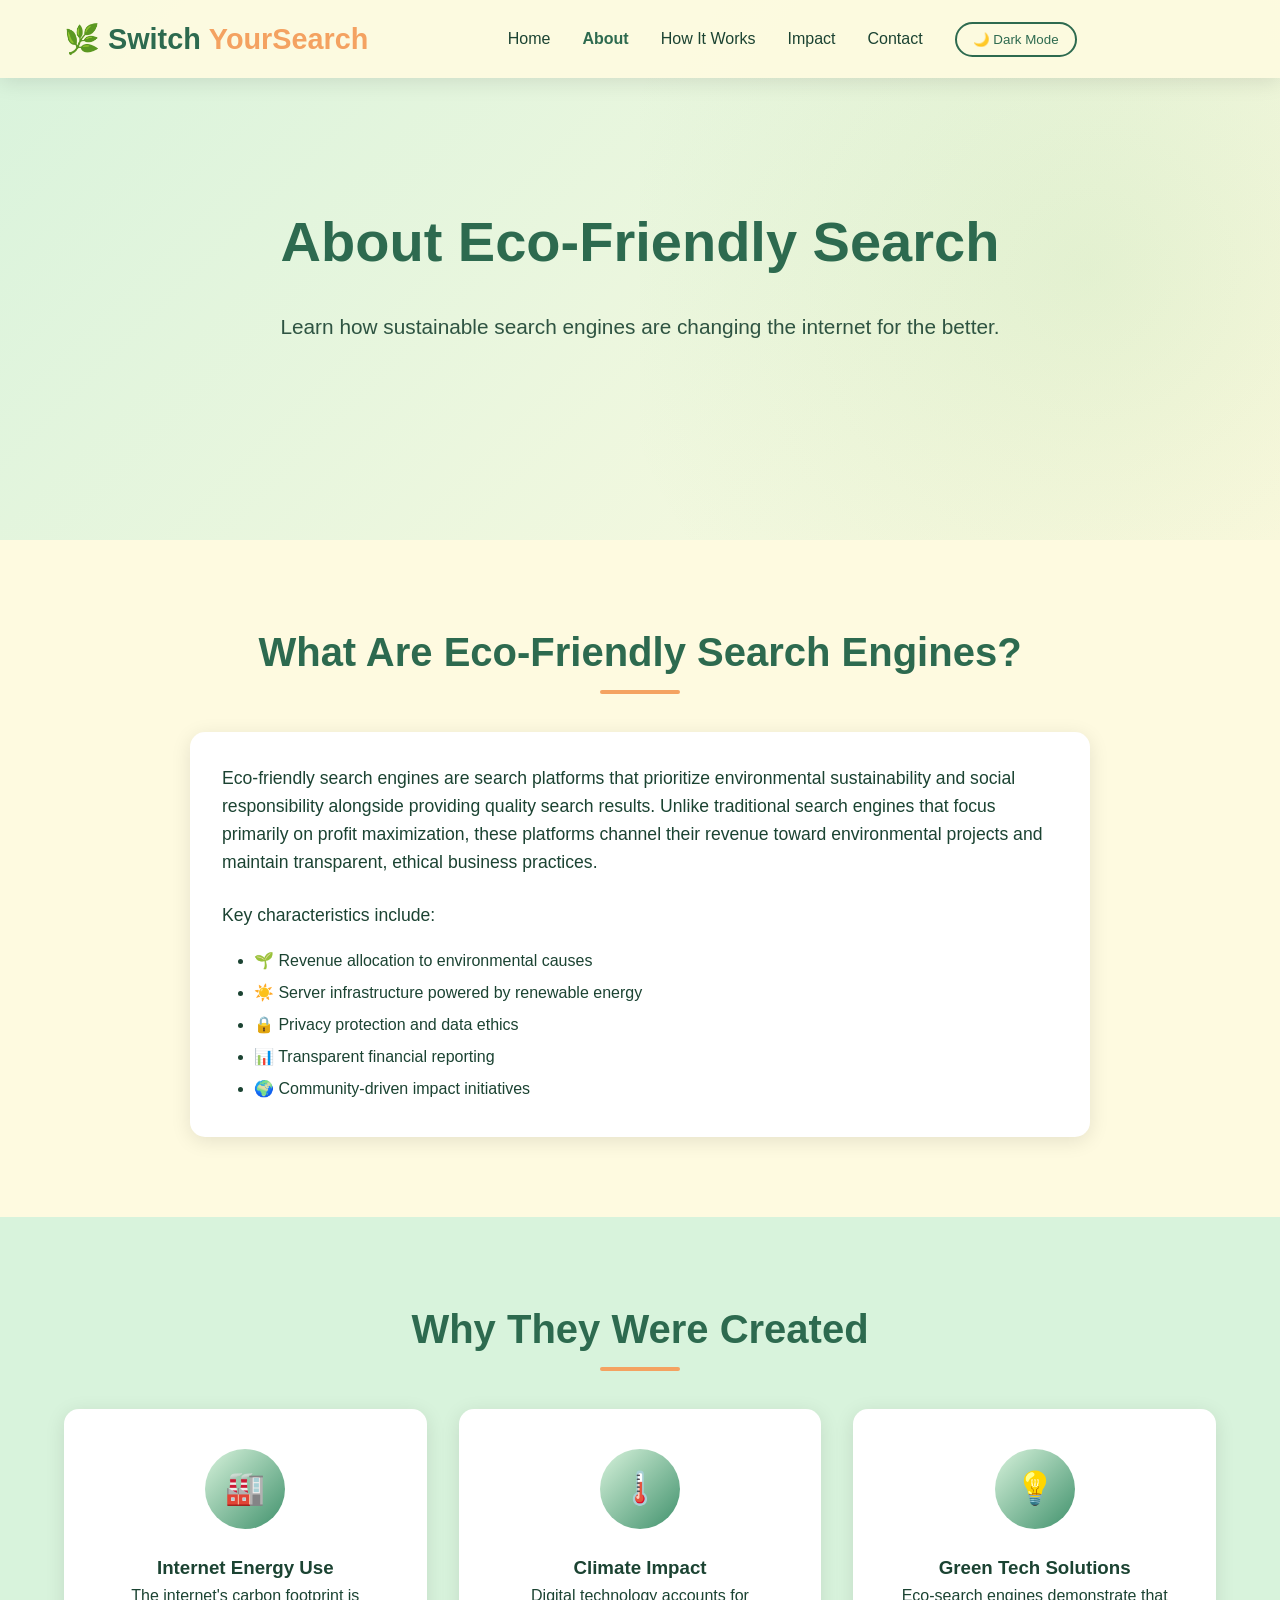
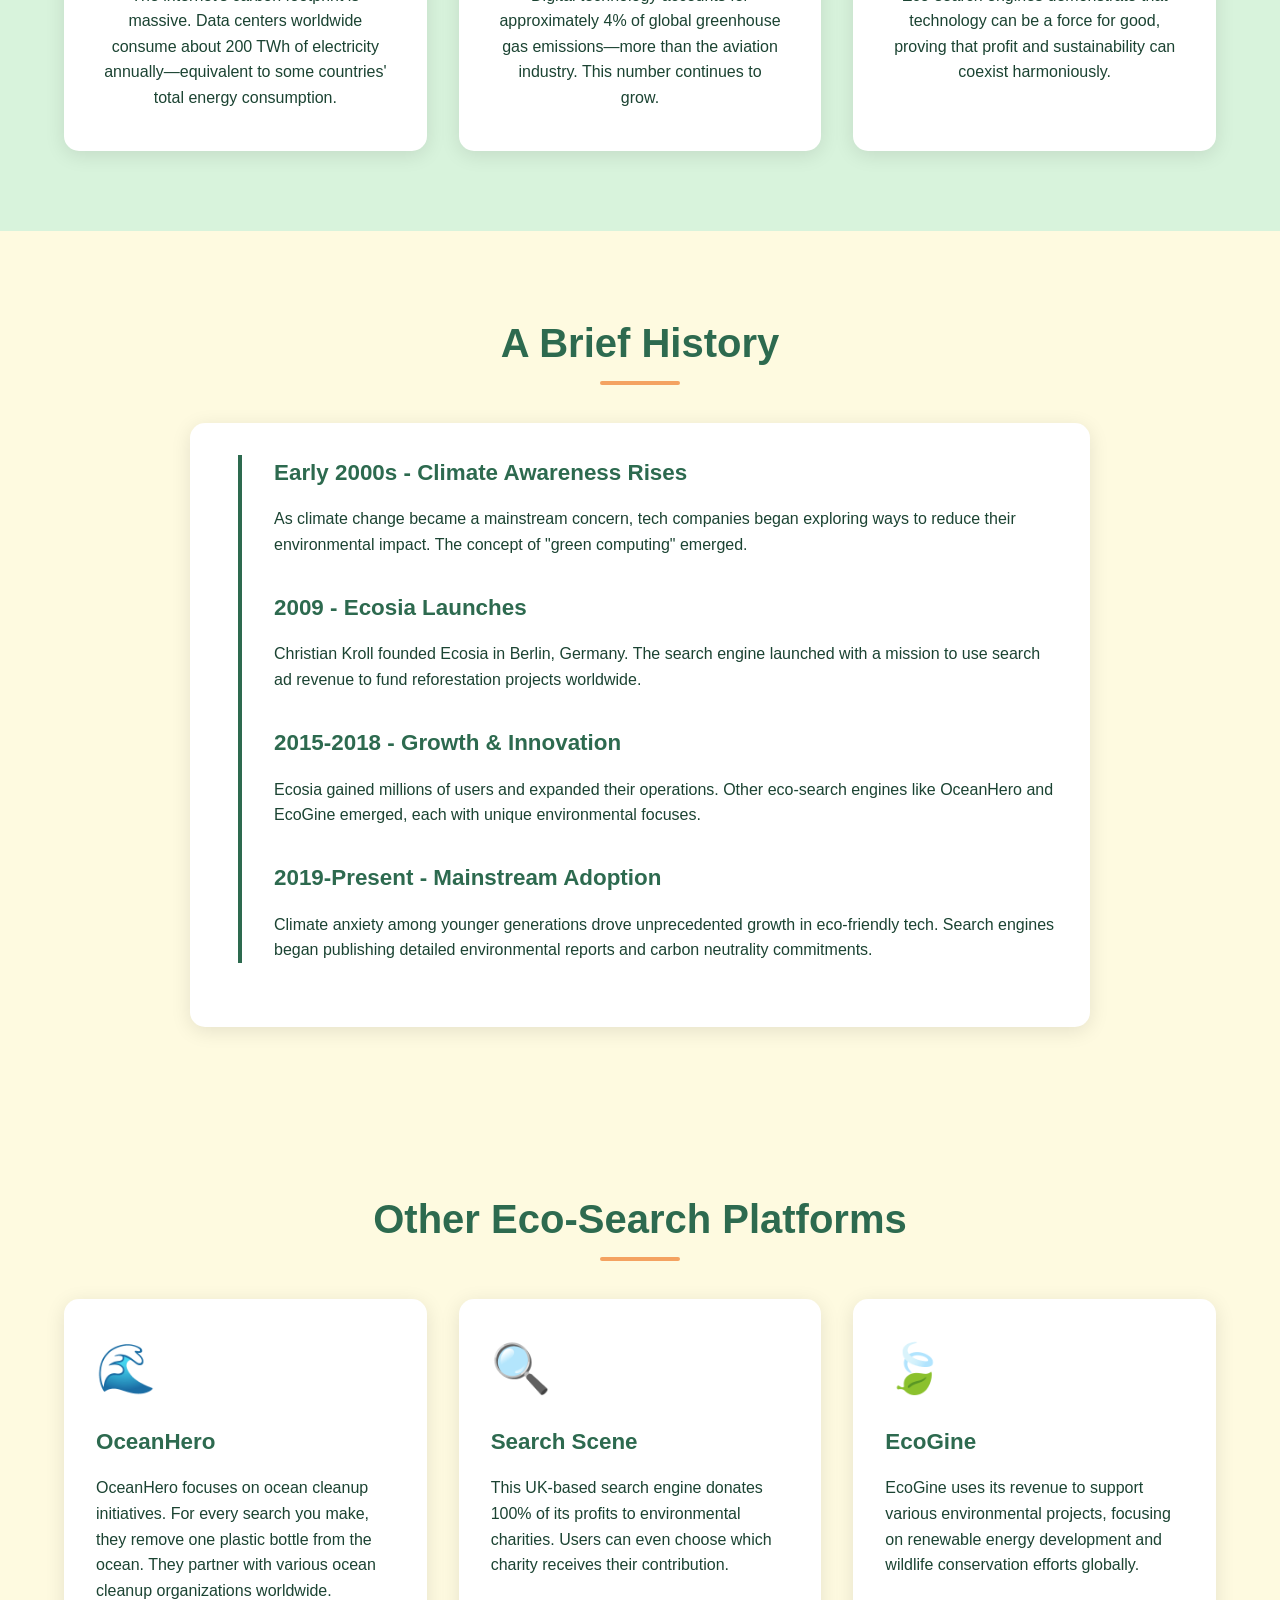
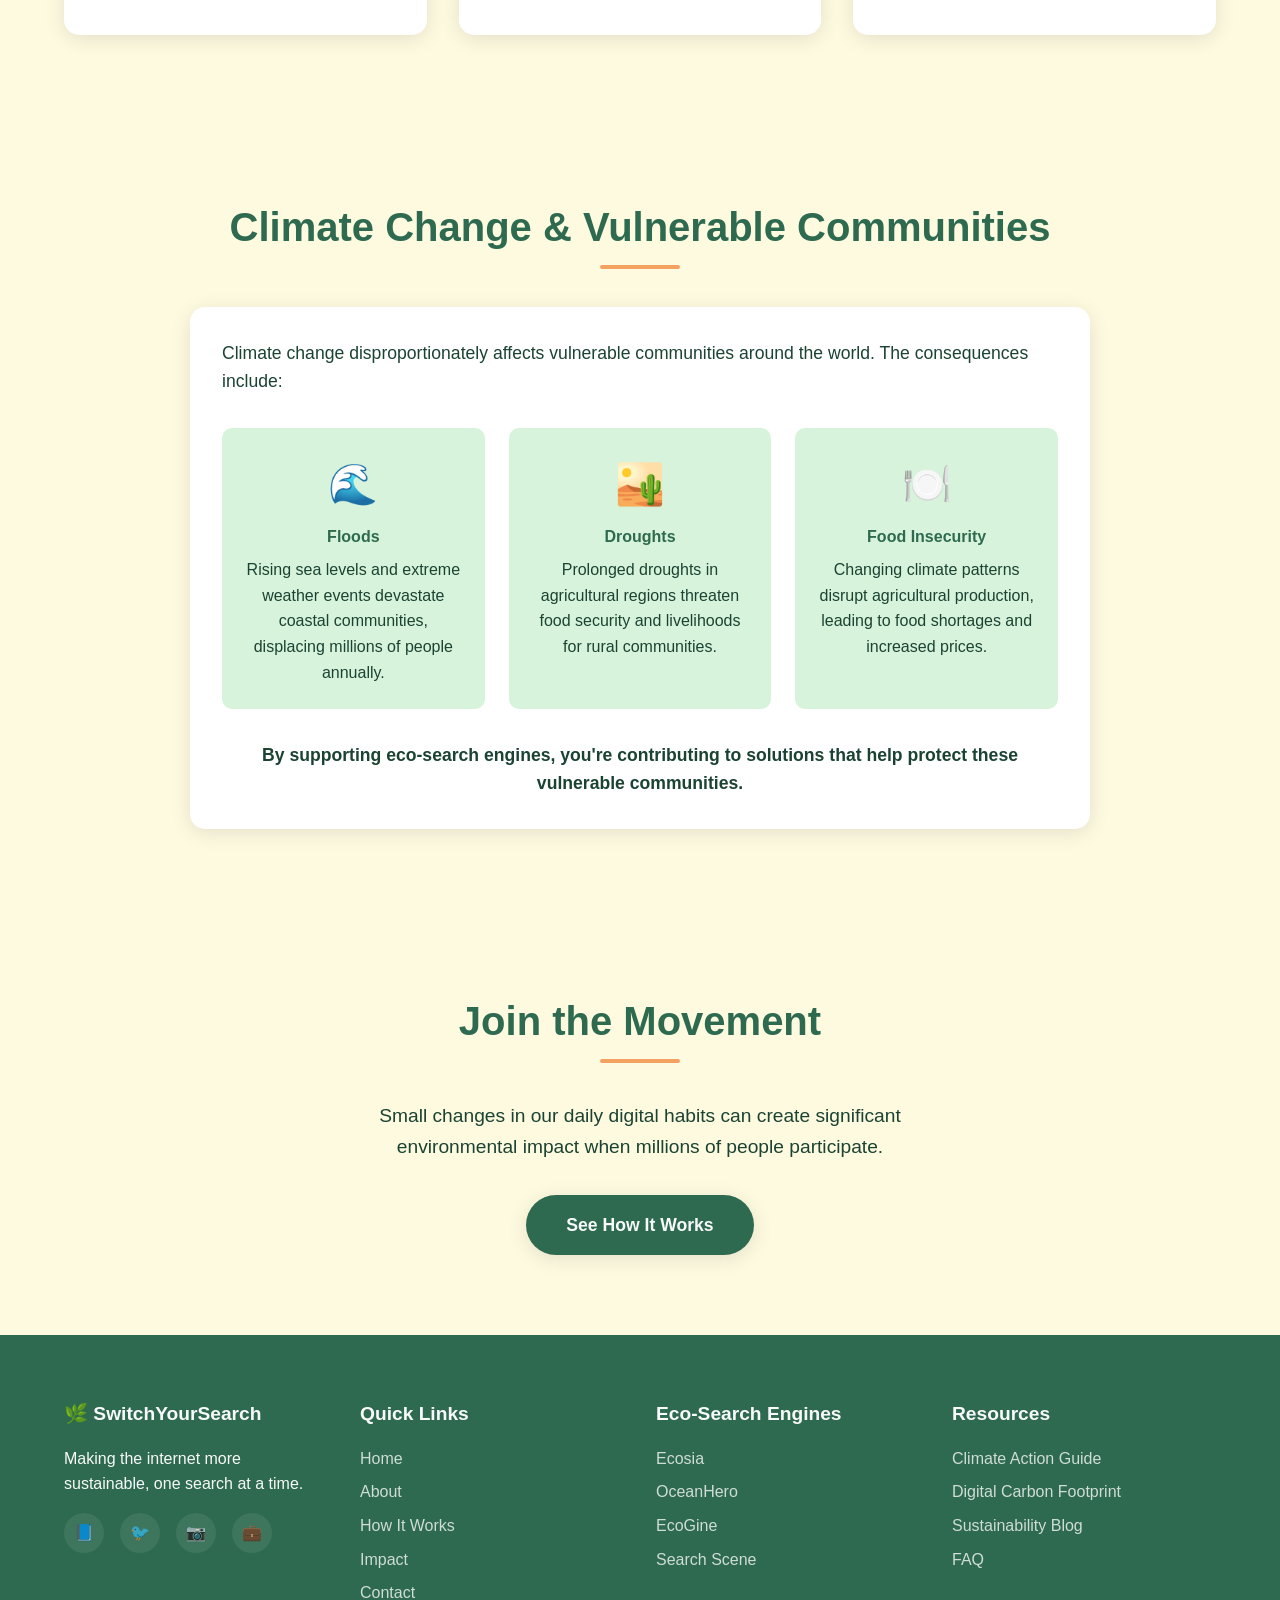
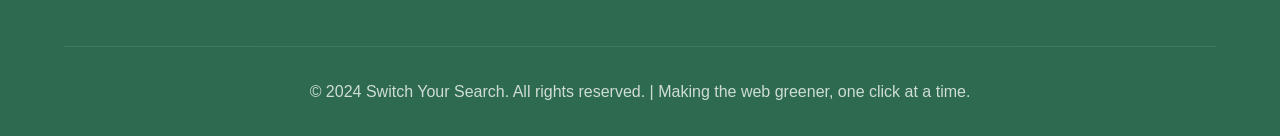
==== about.html @ 483db08c "eco search" ====
<!-- about.html -->
<!DOCTYPE html>
<html lang="en">
<head>
  <meta charset="UTF-8">
  <meta name="viewport" content="width=device-width, initial-scale=1.0">
  <title>About - Switch Your Search</title>
  <link rel="stylesheet" href="style.css">
</head>
<body>
  <!-- Navigation -->
  <nav class="navbar">
    <a href="index.html" class="logo">🌿 Switch<span>YourSearch</span></a>
    <ul class="nav-links">
      <li><a href="index.html">Home</a></li>
      <li><a href="about.html">About</a></li>
      <li><a href="how-it-works.html">How It Works</a></li>
      <li><a href="impact.html">Impact</a></li>
      <li><a href="contact.html">Contact</a></li>
      <li><button class="dark-mode-toggle" onclick="toggleDarkMode()">🌙 Dark Mode</button></li>
    </ul>
    <div

    <!-- about.html (continued) -->
    <div class="mobile-menu" onclick="toggleMobileMenu()">
      <span></span>
      <span></span>
      <span></span>
    </div>
  </nav>

  <!-- Hero Section -->
  <section class="hero" style="min-height: 60vh;">
    <div class="hero-content">
      <h1>About Eco-Friendly Search</h1>
      <p>Learn how sustainable search engines are changing the internet for the better.</p>
    </div>
  </section>

  <!-- What Are Eco Search Engines -->
  <section class="section">
    <h2 class="section-title">What Are Eco-Friendly Search Engines?</h2>
    <div class="card fade-in" style="max-width: 900px; margin: 0 auto;">
      <p style="font-size: 1.1rem; margin-bottom: 1.5rem;">Eco-friendly search engines are search platforms that prioritize environmental sustainability and social responsibility alongside providing quality search results. Unlike traditional search engines that focus primarily on profit maximization, these platforms channel their revenue toward environmental projects and maintain transparent, ethical business practices.</p>
      <p style="font-size: 1.1rem;">Key characteristics include:</p>
      <ul style="margin-top: 1rem; margin-left: 2rem; line-height: 2;">
        <li>🌱 Revenue allocation to environmental causes</li>
        <li>☀️ Server infrastructure powered by renewable energy</li>
        <li>🔒 Privacy protection and data ethics</li>
        <li>📊 Transparent financial reporting</li>
        <li>🌍 Community-driven impact initiatives</li>
      </ul>
    </div>
  </section>

  <!-- Why They Were Created -->
  <section class="section" style="background-color: var(--light-green);">
    <h2 class="section-title">Why They Were Created</h2>
    <div class="features-grid">
      <div class="feature-card fade-in">
        <div class="feature-icon">🏭</div>
        <h3>Internet Energy Use</h3>
        <p>The internet's carbon footprint is massive. Data centers worldwide consume about 200 TWh of electricity annually—equivalent to some countries' total energy consumption.</p>
      </div>
      <div class="feature-card fade-in">
        <div class="feature-icon">🌡️</div>
        <h3>Climate Impact</h3>
        <p>Digital technology accounts for approximately 4% of global greenhouse gas emissions—more than the aviation industry. This number continues to grow.</p>
      </div>
      <div class="feature-card fade-in">
        <div class="feature-icon">💡</div>
        <h3>Green Tech Solutions</h3>
        <p>Eco-search engines demonstrate that technology can be a force for good, proving that profit and sustainability can coexist harmoniously.</p>
      </div>
    </div>
  </section>

  <!-- History Timeline -->
  <section class="section">
    <h2 class="section-title">A Brief History</h2>
    <div class="card fade-in" style="max-width: 900px; margin: 0 auto;">
      <div style="border-left: 4px solid var(--primary-green); padding-left: 2rem; margin-left: 1rem;">
        <div style="margin-bottom: 2rem;">
          <h3 style="color: var(--primary-green);">Early 2000s - Climate Awareness Rises</h3>
          <p>As climate change became a mainstream concern, tech companies began exploring ways to reduce their environmental impact. The concept of "green computing" emerged.</p>
        </div>
        <div style="margin-bottom: 2rem;">
          <h3 style="color: var(--primary-green);">2009 - Ecosia Launches</h3>
          <p>Christian Kroll founded Ecosia in Berlin, Germany. The search engine launched with a mission to use search ad revenue to fund reforestation projects worldwide.</p>
        </div>
        <div style="margin-bottom: 2rem;">
          <h3 style="color: var(--primary-green);">2015-2018 - Growth & Innovation</h3>
          <p>Ecosia gained millions of users and expanded their operations. Other eco-search engines like OceanHero and EcoGine emerged, each with unique environmental focuses.</p>
        </div>
        <div style="margin-bottom: 2rem;">
          <h3 style="color: var(--primary-green);">2019-Present - Mainstream Adoption</h3>
          <p>Climate anxiety among younger generations drove unprecedented growth in eco-friendly tech. Search engines began publishing detailed environmental reports and carbon neutrality commitments.</p>
        </div>
      </div>
    </div>
  </section>

  <!-- Other Platforms -->
  <section class="section">
    <h2 class="section-title">Other Eco-Search Platforms</h2>
    <div class="features-grid">
      <div class="card fade-in">
        <div style="font-size: 3rem; margin-bottom: 1rem;">🌊</div>
        <h3>OceanHero</h3>
        <p>OceanHero focuses on ocean cleanup initiatives. For every search you make, they remove one plastic bottle from the ocean. They partner with various ocean cleanup organizations worldwide.</p>
      </div>
      <div class="card fade-in">
        <div style="font-size: 3rem; margin-bottom: 1rem;">🔍</div>
        <h3>Search Scene</h3>
        <p>This UK-based search engine donates 100% of its profits to environmental charities. Users can even choose which charity receives their contribution.</p>
      </div>
      <div class="card fade-in">
        <div style="font-size: 3rem; margin-bottom: 1rem;">🍃</div>
        <h3>EcoGine</h3>
        <p>EcoGine uses its revenue to support various environmental projects, focusing on renewable energy development and wildlife conservation efforts globally.</p>
      </div>
    </div>
  </section>

  <!-- Climate Impact -->
  <section class="section" style="background-color: #fefae0;">
    <h2 class="section-title">Climate Change & Vulnerable Communities</h2>
    <div class="card fade-in" style="max-width: 900px; margin: 0 auto;">
      <p style="font-size: 1.1rem; margin-bottom: 1.5rem;">Climate change disproportionately affects vulnerable communities around the world. The consequences include:</p>
      <div style="display: grid; grid-template-columns: repeat(auto-fit, minmax(250px, 1fr)); gap: 1.5rem; margin-top: 2rem;">
        <div style="text-align: center; padding: 1.5rem; background: var(--light-green); border-radius: 10px;">
          <div style="font-size: 2.5rem; margin-bottom: 0.5rem;">🌊</div>
          <h4 style="color: var(--primary-green); margin-bottom: 0.5rem;">Floods</h4>
          <p>Rising sea levels and extreme weather events devastate coastal communities, displacing millions of people annually.</p>
        </div>
        <div style="text-align: center; padding: 1.5rem; background: var(--light-green); border-radius: 10px;">
          <div style="font-size: 2.5rem; margin-bottom: 0.5rem;">🏜️</div>
          <h4 style="color: var(--primary-green); margin-bottom: 0.5rem;">Droughts</h4>
          <p>Prolonged droughts in agricultural regions threaten food security and livelihoods for rural communities.</p>
        </div>
        <div style="text-align: center; padding: 1.5rem; background: var(--light-green); border-radius: 10px;">
          <div style="font-size: 2.5rem; margin-bottom: 0.5rem;">🍽️</div>
          <h4 style="color: var(--primary-green); margin-bottom: 0.5rem;">Food Insecurity</h4>
          <p>Changing climate patterns disrupt agricultural production, leading to food shortages and increased prices.</p>
        </div>
      </div>
      <p style="font-size: 1.1rem; margin-top: 2rem; text-align: center;"><strong>By supporting eco-search engines, you're contributing to solutions that help protect these vulnerable communities.</strong></p>
    </div>
  </section>

  <!-- CTA Section -->
  <section class="section" style="text-align: center;">
    <div class="fade-in">
      <h2 class="section-title">Join the Movement</h2>
      <p style="font-size: 1.2rem; max-width: 600px; margin: 0 auto 2rem;">Small changes in our daily digital habits can create significant environmental impact when millions of people participate.</p>
      <a href="how-it-works.html" class="btn-primary">See How It Works</a>
    </div>
  </section>

  <!-- Footer -->
  <footer>
    <div class="footer-content">
      <div class="footer-section">
        <h4>🌿 SwitchYourSearch</h4>
        <p>Making the internet more sustainable, one search at a time.</p>
        <div class="social-links">
          <a href="#" title="Facebook">📘</a>
          <a href="#" title="Twitter">🐦</a>
          <a href="#" title="Instagram">📷</a>
          <a href="#" title="LinkedIn">💼</a>
        </div>
      </div>
      <div class="footer-section">
        <h4>Quick Links</h4>
        <ul>
          <li><a href="index.html">Home</a></li>
          <li><a href="about.html">About</a></li>
          <li><a href="how-it-works.html">How It Works</a></li>
          <li><a href="impact.html">Impact</a></li>
          <li><a href="contact.html">Contact</a></li>
        </ul>
      </div>
      <div class="footer-section">
        <h4>Eco-Search Engines</h4>
        <ul>
          <li><a href="https://www.ecosia.org" target="_blank">Ecosia</a></li>
          <li><a href="https://www.oceanhero.org" target="_blank">OceanHero</a></li>
          <li><a href="https://www.ecogine.org" target="_blank">EcoGine</a></li>
          <li><a href="https://www.searchscene.com" target="_blank">Search Scene</a></li>
        </ul>
      </div>
      <div class="footer-section">
        <h4>Resources</h4>
        <ul>
          <li><a href="#">Climate Action Guide</a></li>
          <li><a href="#">Digital Carbon Footprint</a></li>
          <li><a href="#">Sustainability Blog</a></li>
          <li><a href="#">FAQ</a></li>
        </ul>
      </div>
    </div>
    <div class="footer-bottom">
      <p>&copy; 2024 Switch Your Search. All rights reserved. | Making the web greener, one click at a time.</p>
    </div>
  </footer>

  <script src="script.js"></script>
</body>
</html>
---- style.css ----
/* style.css */
:root {
  --primary-green: #2d6a4f;
  --secondary-green: #40916c;
  --light-green: #d8f3dc;
  --accent-gold: #f4a261;
  --earth-brown: #8b4513;
  --cream: #fefae0;
  --text-dark: #1b4332;
  --text-light: #f8f9fa;
  --shadow-soft: 0 4px 20px rgba(0, 0, 0, 0.1);
  --shadow-medium: 0 8px 30px rgba(0, 0, 0, 0.15);
  --transition-smooth: all 0.3s ease;
}

* {
  margin: 0;
  padding: 0;
  box-sizing: border-box;
}

html {
  scroll-behavior: smooth;
}

body {
  font-family: 'Segoe UI', Tahoma, Geneva, Verdana, sans-serif;
  line-height: 1.6;
  color: var(--text-dark);
  background-color: var(--cream);
  transition: background-color 0.3s ease, color 0.3s ease;
}

body.dark-mode {
  background-color: #1a1a2e;
  color: #e0e0e0;
}

body.dark-mode .card,
body.dark-mode .hero,
body.dark-mode .stat-card,
body.dark-mode .nav-links,
body.dark-mode footer {
  background-color: #16213e;
  color: #e0e0e0;
}

body.dark-mode .btn-primary {
  background-color: var(--accent-gold);
  color: var(--text-dark);
}

/* Navigation */
.navbar {
  position: fixed;
  top: 0;
  width: 100%;
  background-color: rgba(253, 250, 224, 0.95);
  padding: 1rem 5%;
  display: flex;
  justify-content: space-between;
  align-items: center;
  z-index: 1000;
  box-shadow: var(--shadow-soft);
  transition: var(--transition-smooth);
}

.navbar.dark-mode {
  background-color: rgba(22, 33, 62, 0.95);
}

.logo {
  font-size: 1.8rem;
  font-weight: 700;
  color: var(--primary-green);
  text-decoration: none;
  display: flex;
  align-items: center;
  gap: 0.5rem;
}

.logo span {
  color: var(--accent-gold);
}

.nav-links {
  display: flex;
  list-style: none;
  gap: 2rem;
  align-items: center;
}

.nav-links a {
  text-decoration: none;
  color: var(--text-dark);
  font-weight: 500;
  transition: var(--transition-smooth);
  position: relative;
}

.nav-links a::after {
  content: '';
  position: absolute;
  bottom: -5px;
  left: 0;
  width: 0;
  height: 2px;
  background-color: var(--accent-gold);
  transition: var(--transition-smooth);
}

.nav-links a:hover::after {
  width: 100%;
}

.nav-links a:hover {
  color: var(--primary-green);
}

.dark-mode-toggle {
  background: none;
  border: 2px solid var(--primary-green);
  padding: 0.5rem 1rem;
  border-radius: 25px;
  cursor: pointer;
  color: var(--primary-green);
  font-weight: 500;
  transition: var(--transition-smooth);
}

.dark-mode-toggle:hover {
  background-color: var(--primary-green);
  color: var(--text-light);
}

.mobile-menu {
  display: none;
  flex-direction: column;
  cursor: pointer;
  gap: 5px;
}

.mobile-menu span {
  width: 25px;
  height: 3px;
  background-color: var(--primary-green);
  transition: var(--transition-smooth);
}

/* Hero Section */
.hero {
  min-height: 100vh;
  display: flex;
  align-items: center;
  justify-content: center;
  text-align: center;
  padding: 6rem 5% 4rem;
  background: linear-gradient(135deg, var(--light-green) 0%, var(--cream) 100%);
  position: relative;
  overflow: hidden;
}

.hero::before {
  content: '';
  position: absolute;
  top: -50%;
  right: -20%;
  width: 70%;
  height: 200%;
  background: radial-gradient(circle, rgba(76, 175, 80, 0.1) 0%, transparent 70%);
  animation: float 6s ease-in-out infinite;
}

@keyframes float {
  0%, 100% { transform: translateY(0) rotate(0deg); }
  50% { transform: translateY(-20px) rotate(5deg); }
}

.hero-content {
  max-width: 800px;
  z-index: 1;
}

.hero h1 {
  font-size: 3.5rem;
  color: var(--primary-green);
  margin-bottom: 1.5rem;
  animation: fadeInUp 0.8s ease-out;
}

.hero p {
  font-size: 1.3rem;
  color: var(--text-dark);
  margin-bottom: 2rem;
  opacity: 0.9;
  animation: fadeInUp 0.8s ease-out 0.2s backwards;
}

.btn-primary {
  display: inline-block;
  padding: 1rem 2.5rem;
  background-color: var(--primary-green);
  color: var(--text-light);
  text-decoration: none;
  border-radius: 50px;
  font-weight: 600;
  font-size: 1.1rem;
  transition: var(--transition-smooth);
  box-shadow: var(--shadow-soft);
  animation: fadeInUp 0.8s ease-out 0.4s backwards;
}

.btn-primary:hover {
  transform: translateY(-3px);
  box-shadow: var(--shadow-medium);
  background-color: var(--secondary-green);
}

/* Sections */
.section {
  padding: 5rem 5%;
}

.section-title {
  text-align: center;
  font-size: 2.5rem;
  color: var(--primary-green);
  margin-bottom: 3rem;
  position: relative;
}

.section-title::after {
  content: '';
  position: absolute;
  bottom: -10px;
  left: 50%;
  transform: translateX(-50%);
  width: 80px;
  height: 4px;
  background-color: var(--accent-gold);
  border-radius: 2px;
}

/* Cards */
.card {
  background-color: white;
  border-radius: 15px;
  padding: 2rem;
  box-shadow: var(--shadow-soft);
  transition: var(--transition-smooth);
}

.card:hover {
  transform: translateY(-5px);
  box-shadow: var(--shadow-medium);
}

.card h3 {
  color: var(--primary-green);
  margin-bottom: 1rem;
  font-size: 1.4rem;
}

/* Stats Section */
.stats-section {
  background: linear-gradient(135deg, var(--primary-green) 0%, var(--secondary-green) 100%);
  color: var(--text-light);
}

.stats-grid {
  display: grid;
  grid-template-columns: repeat(auto-fit, minmax(250px, 1fr));
  gap: 2rem;
  max-width: 1200px;
  margin: 0 auto;
}

.stat-card {
  text-align: center;
  padding: 2.5rem;
  background-color: rgba(255, 255, 255, 0.1);
  border-radius: 15px;
  backdrop-filter: blur(10px);
  transition: var(--transition-smooth);
}

.stat-card:hover {
  transform: scale(1.05);
  background-color: rgba(255, 255, 255, 0.2);
}

.stat-icon {
  font-size: 3rem;
  margin-bottom: 1rem;
}

.stat-number {
  font-size: 3rem;
  font-weight: 700;
  margin-bottom: 0.5rem;
  display: inline-block;
}

.stat-label {
  font-size: 1.1rem;
  opacity: 0.9;
}

/* Features Grid */
.features-grid {
  display: grid;
  grid-template-columns: repeat(auto-fit, minmax(300px, 1fr));
  gap: 2rem;
  max-width: 1200px;
  margin: 0 auto;
}

.feature-card {
  text-align: center;
  padding: 2.5rem;
  background: white;
  border-radius: 15px;
  box-shadow: var(--shadow-soft);
  transition: var(--transition-smooth);
}

.feature-card:hover {
  transform: translateY(-10px);
  box-shadow: var(--shadow-medium);
}

.feature-icon {
  width: 80px;
  height: 80px;
  background: linear-gradient(135deg, var(--light-green) 0%, var(--secondary-green) 100%);
  border-radius: 50%;
  display: flex;
  align-items: center;
  justify-content: center;
  margin: 0 auto 1.5rem;
  font-size: 2rem;
}

/* Steps Section */
.steps-container {
  display: flex;
  flex-wrap: wrap;
  justify-content: center;
  gap: 2rem;
  max-width: 1200px;
  margin: 0 auto;
}

.step-card {
  flex: 1;
  min-width: 250px;
  max-width: 280px;
  text-align: center;
  padding: 2rem;
  background: white;
  border-radius: 15px;
  box-shadow: var(--shadow-soft);
  position: relative;
  transition: var(--transition-smooth);
}

.step-card:hover {
  transform: translateY(-5px);
  box-shadow: var(--shadow-medium);
}

.step-number {
  position: absolute;
  top: -20px;
  left: 50%;
  transform: translateX(-50%);
  width: 40px;
  height: 40px;
  background: var(--accent-gold);
  color: white;
  border-radius: 50%;
  display: flex;
  align-items: center;
  justify-content: center;
  font-weight: 700;
  font-size: 1.2rem;
}

/* Comparison Table */
.table-container {
  overflow-x: auto;
  max-width: 900px;
  margin: 0 auto;
  border-radius: 15px;
  box-shadow: var(--shadow-soft);
}

.comparison-table {
  width: 100%;
  border-collapse: collapse;
  background: white;
}

.comparison-table th,
.comparison-table td {
  padding: 1.5rem;
  text-align: left;
  border-bottom: 1px solid #eee;
}

.comparison-table th {
  background: var(--primary-green);
  color: white;
  font-weight: 600;
}

.comparison-table tr:hover {
  background-color: var(--light-green);
}

.comparison-table .highlight {
  background-color: var(--light-green);
  font-weight: 600;
  color: var(--primary-green);
}

/* Contact Form */
.contact-container {
  max-width: 600px;
  margin: 0 auto;
}

.contact-form {
  display: flex;
  flex-direction: column;
  gap: 1.5rem;
}

.form-group {
  display: flex;
  flex-direction: column;
  gap: 0.5rem;
}

.form-group label {
  font-weight: 500;
  color: var(--text-dark);
}

.form-group input,
.form-group textarea {
  padding: 1rem;
  border: 2px solid #ddd;
  border-radius: 10px;
  font-size: 1rem;
  transition: var(--transition-smooth);
  font-family: inherit;
}

.form-group input:focus,
.form-group textarea:focus {
  outline: none;
  border-color: var(--primary-green);
  box-shadow: 0 0 0 3px rgba(45, 106, 79, 0.1);
}

.form-group textarea {
  resize: vertical;
  min-height: 150px;
}

.form-btn {
  padding: 1rem 2rem;
  background-color: var(--primary-green);
  color: white;
  border: none;
  border-radius: 10px;
  font-size: 1.1rem;
  font-weight: 600;
  cursor: pointer;
  transition: var(--transition-smooth);
}

.form-btn:hover {
  background-color: var(--secondary-green);
  transform: translateY(-2px);
}

.form-message {
  padding: 1rem;
  border-radius: 10px;
  text-align: center;
  display: none;
}

.form-message.success {
  display: block;
  background-color: var(--light-green);
  color: var(--primary-green);
}

.form-message.error {
  display: block;
  background-color: #ffebee;
  color: #c62828;
}

/* Footer */
footer {
  background-color: var(--primary-green);
  color: var(--text-light);
  padding: 4rem 5% 2rem;
}

.footer-content {
  display: grid;
  grid-template-columns: repeat(auto-fit, minmax(250px, 1fr));
  gap: 2rem;
  max-width: 1200px;
  margin: 0 auto 2rem;
}

.footer-section h4 {
  margin-bottom: 1rem;
  font-size: 1.2rem;
}

.footer-section ul {
  list-style: none;
}

.footer-section ul li {
  margin-bottom: 0.5rem;
}

.footer-section a {
  color: var(--text-light);
  text-decoration: none;
  opacity: 0.8;
  transition: var(--transition-smooth);
}

.footer-section a:hover {
  opacity: 1;
}

.social-links {
  display: flex;
  gap: 1rem;
  margin-top: 1rem;
}

.social-links a {
  width: 40px;
  height: 40px;
  background-color: rgba(255, 255, 255, 0.1);
  border-radius: 50%;
  display: flex;
  align-items: center;
  justify-content: center;
  transition: var(--transition-smooth);
}

.social-links a:hover {
  background-color: var(--accent-gold);
  transform: translateY(-3px);
}

.footer-bottom {
  text-align: center;
  padding-top: 2rem;
  border-top: 1px solid rgba(255, 255, 255, 0.1);
  opacity: 0.8;
}

/* Animations */
.fade-in {
  opacity: 0;
  transform: translateY(30px);
  transition: opacity 0.6s ease-out, transform 0.6s ease-out;
}

.fade-in.visible {
  opacity: 1;
  transform: translateY(0);
}

@keyframes fadeInUp {
  from {
    opacity: 0;
    transform: translateY(30px);
  }
  to {
    opacity: 1;
    transform: translateY(0);
  }
}

/* Responsive Design */
@media (max-width: 768px) {
  .nav-links {
    display: none;
    position: absolute;
    top: 100%;
    left: 0;
    width: 100%;
    background-color: var(--cream);
    flex-direction: column;
    padding: 2rem;
    gap: 1rem;
    box-shadow: var(--shadow-soft);
  }

  .nav-links.active {
    display: flex;
  }

  .navbar.dark-mode .nav-links {
    background-color: #16213e;
  }

  .mobile-menu {
    display: flex;
  }

  .hero h1 {
    font-size: 2.5rem;
  }

  .hero p {
    font-size: 1.1rem;
  }

  .section-title {
    font-size: 2rem;
  }

  .stat-number {
    font-size: 2.5rem;
  }

  .steps-container {
    flex-direction: column;
    align-items: center;
  }

  .step-card {
    max-width: 100%;
  }
}

@media (max-width: 480px) {
  .hero h1 {
    font-size: 2rem;
  }

  .btn-primary {
    padding: 0.8rem 2rem;
    font-size: 1rem;
  }

  .stat-card {
    padding: 1.5rem;
  }

  .footer-content {
    grid-template-columns: 1fr;
  }
}
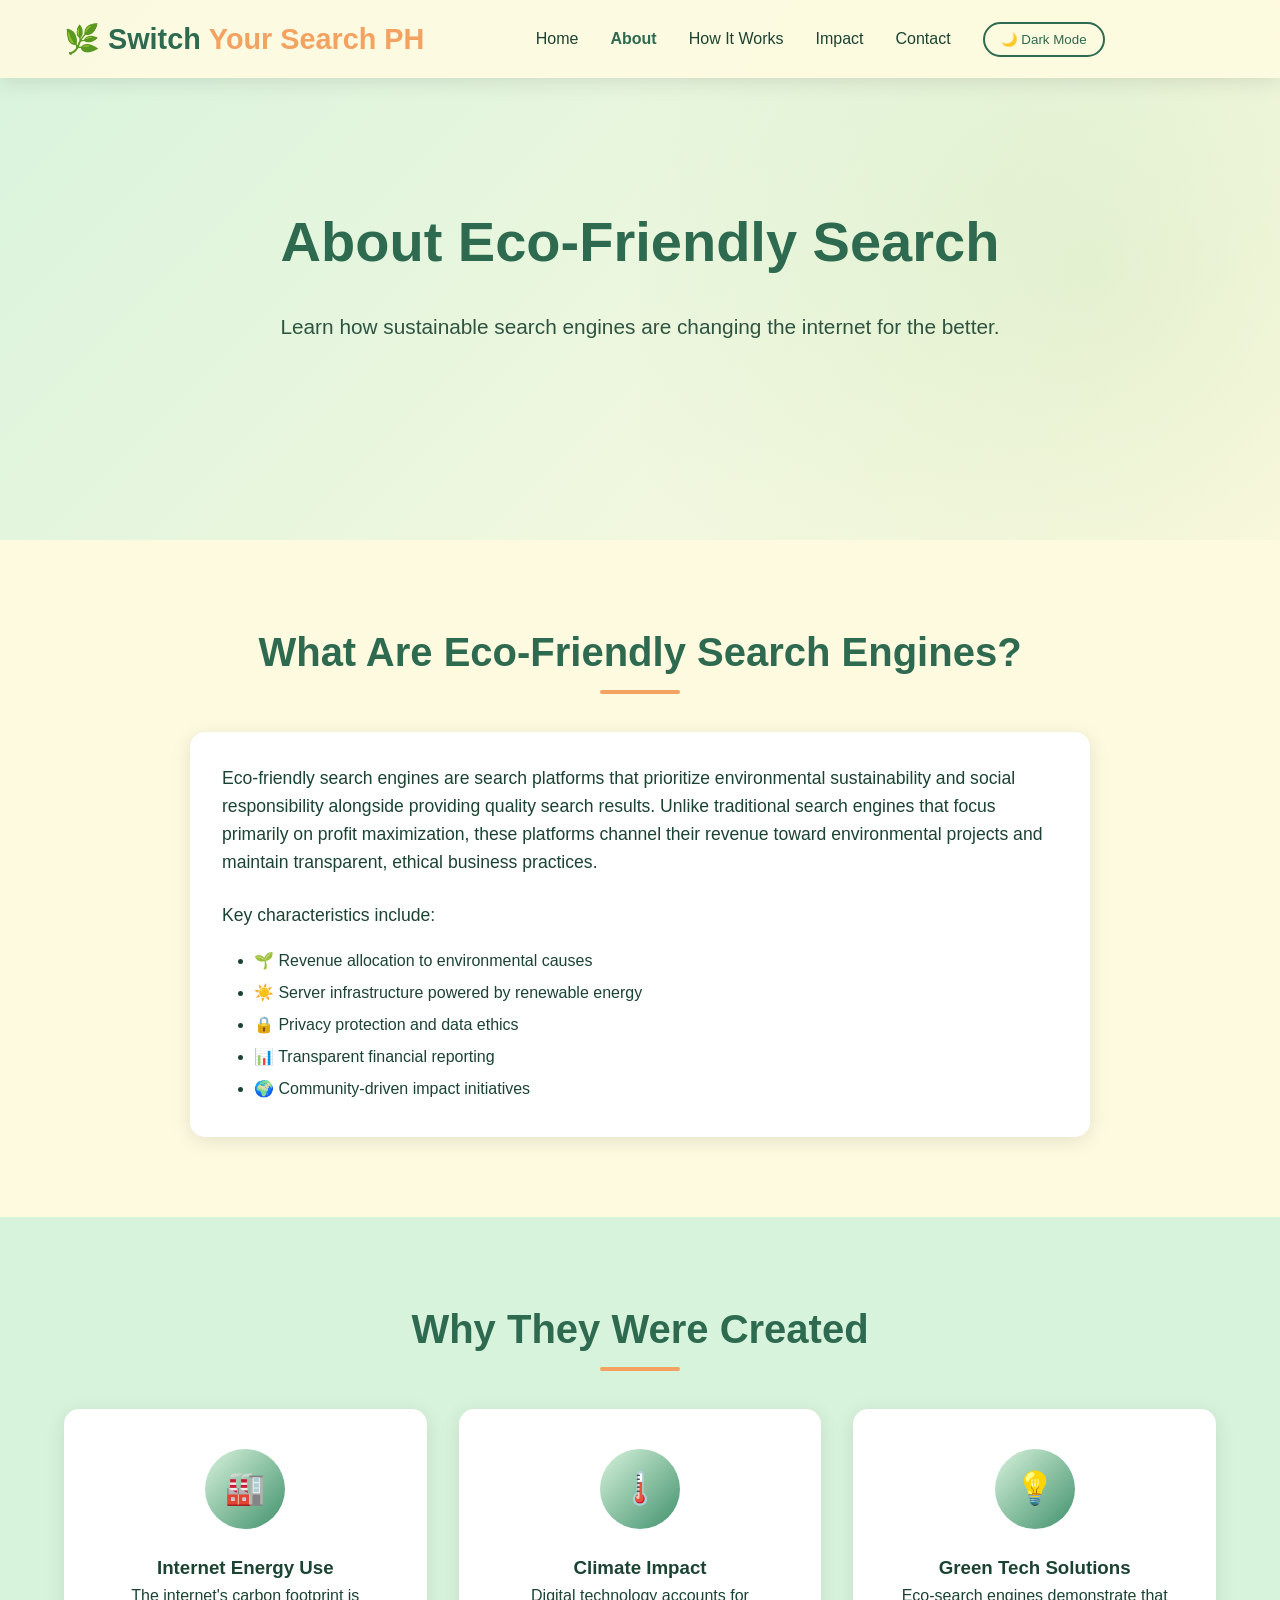
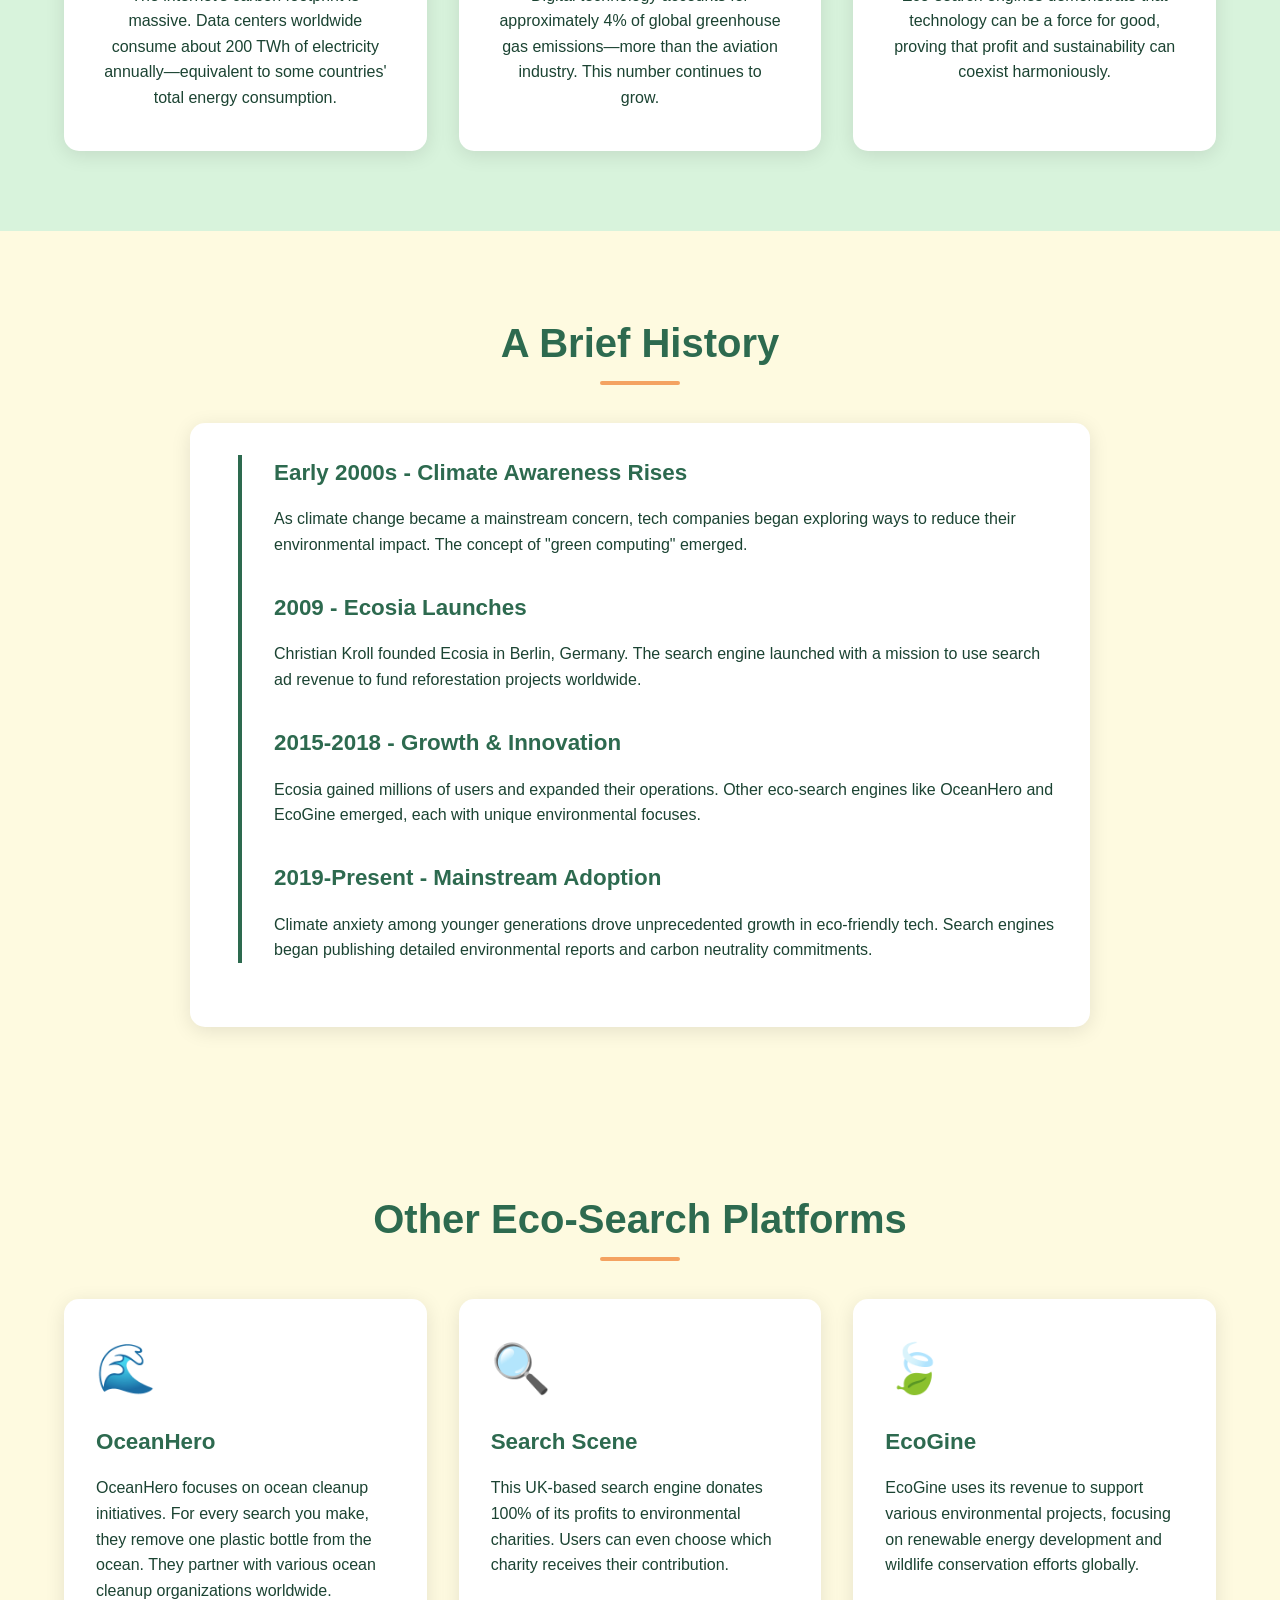
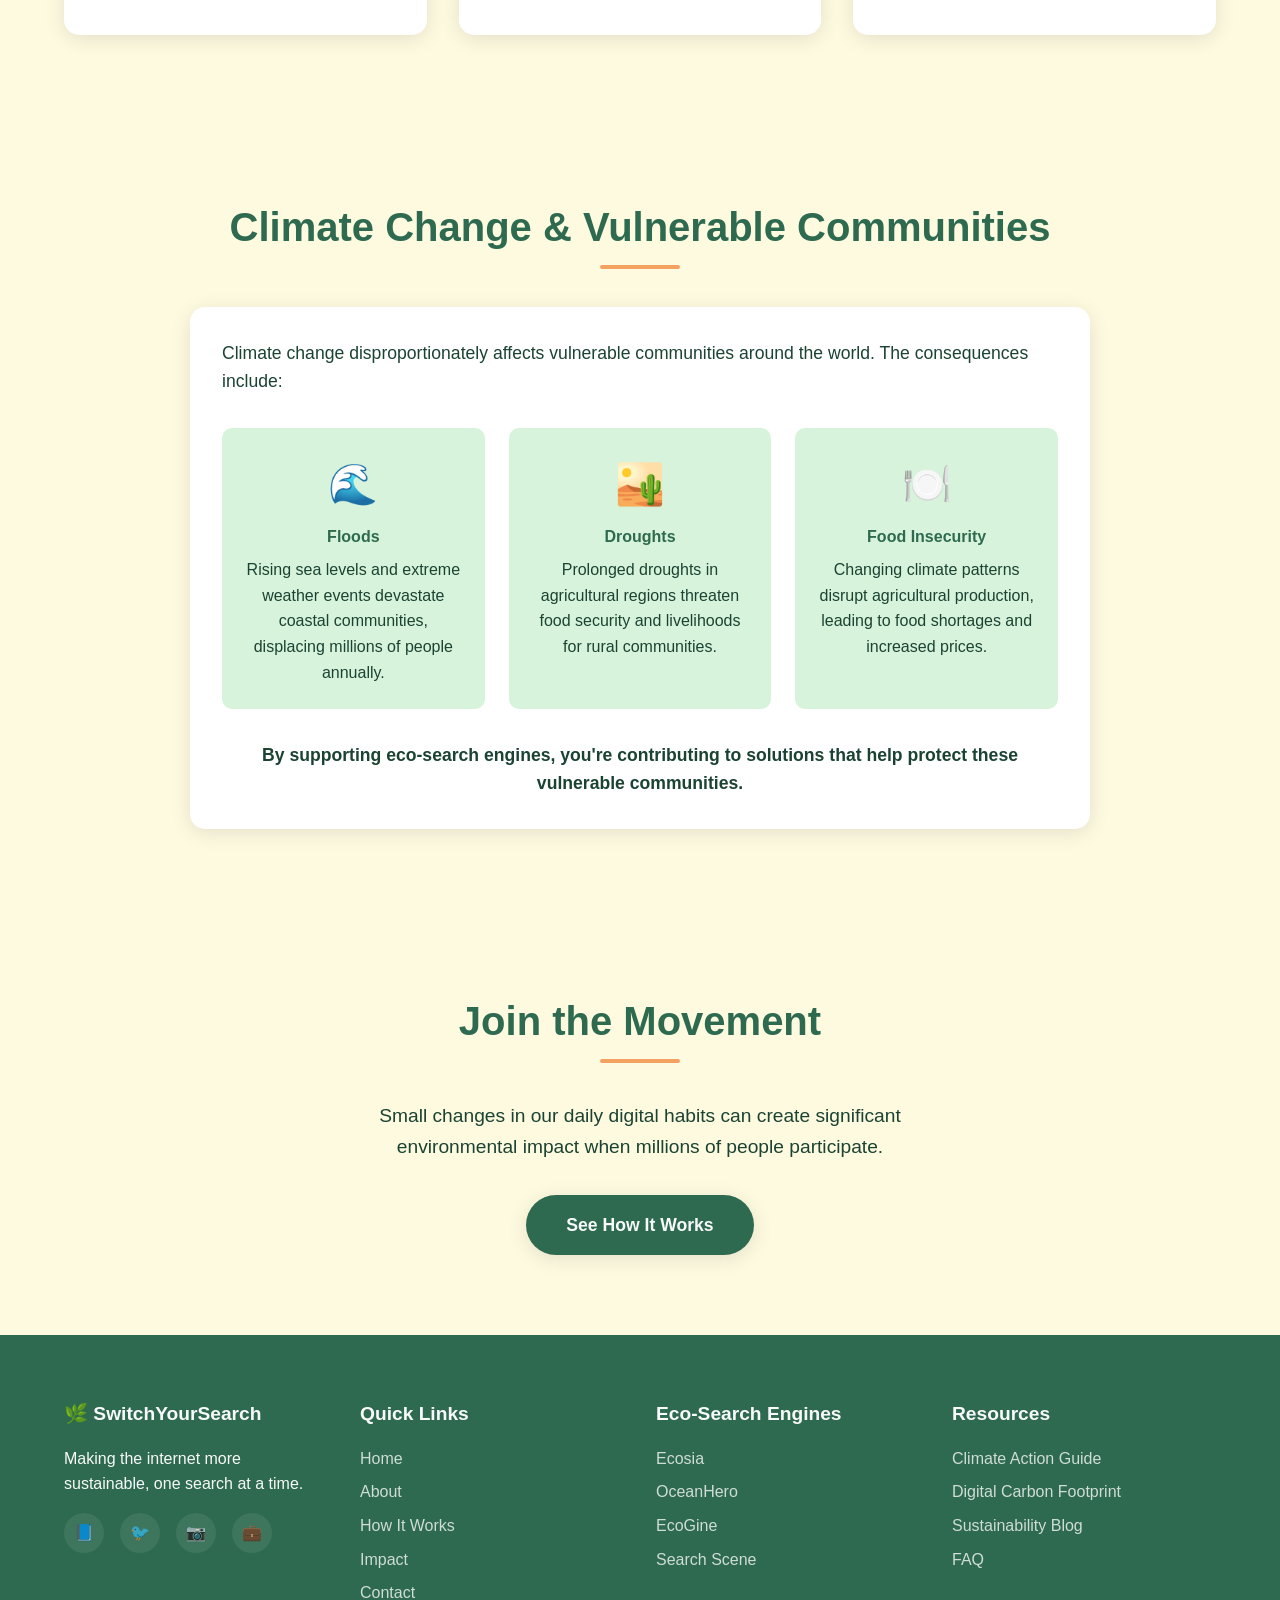
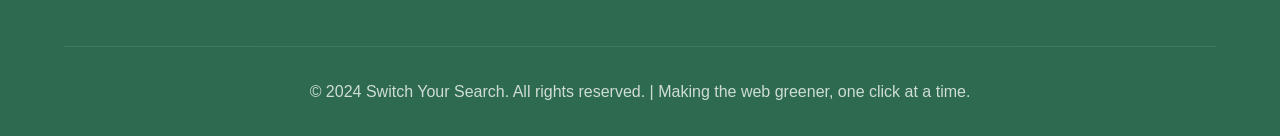
==== commit b3299644: "edit logo name" ====
--- a/about.html
+++ b/about.html
@@ -10,7 +10,7 @@
 <body>
   <!-- Navigation -->
   <nav class="navbar">
-    <a href="index.html" class="logo">🌿 Switch<span>YourSearch</span></a>
+    <a href="index.html" class="logo">🌿 Switch<span>Your Search PH</span></a>
     <ul class="nav-links">
       <li><a href="index.html">Home</a></li>
       <li><a href="about.html">About</a></li>
